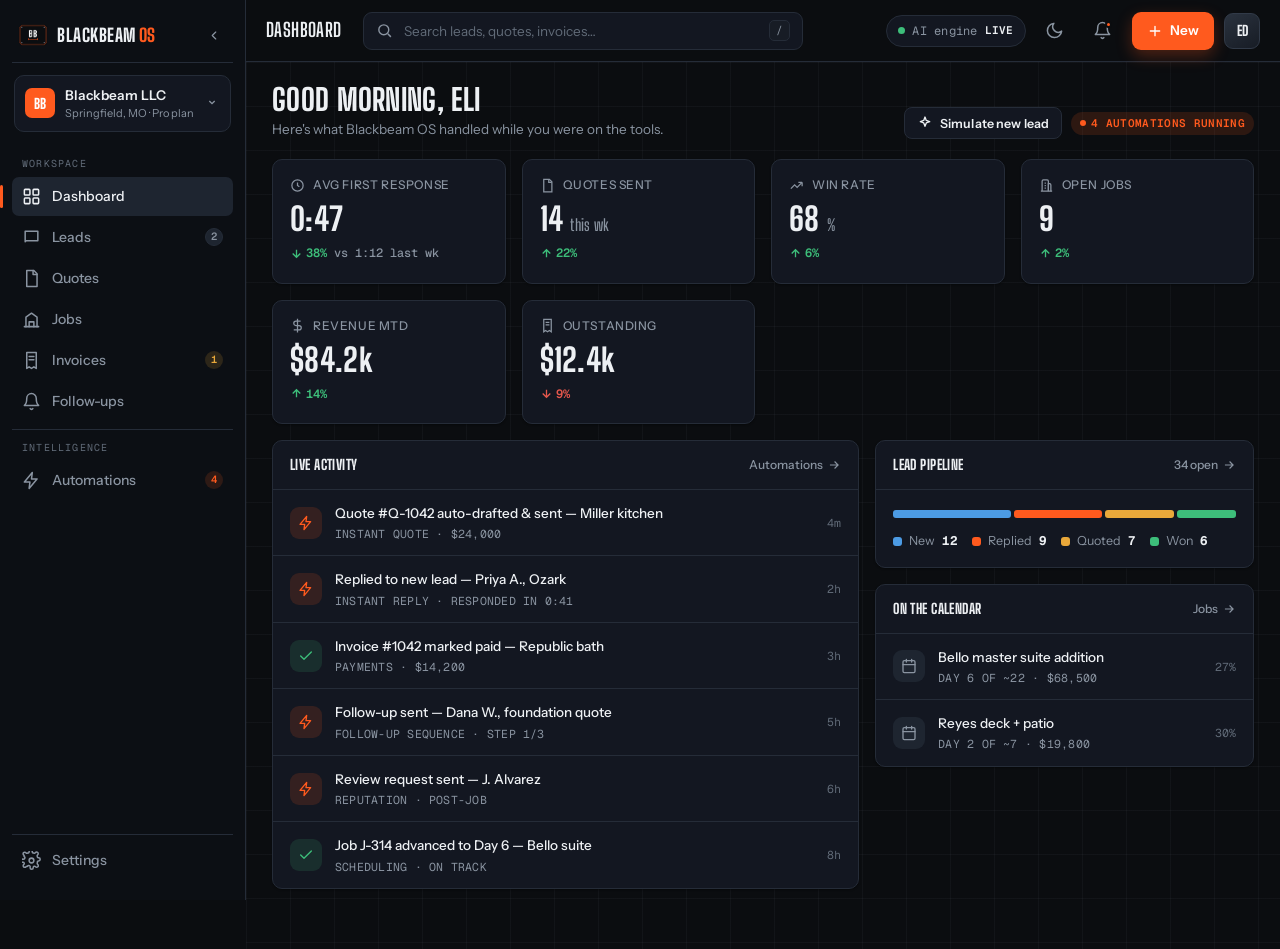
==== os/index.html @ 46e5e901 "Add Blackbeam OS app shell at /os/ - Static, no-build SPA matching the brand (dark cockpit + light t" ====
<!doctype html>
<html lang="en" data-theme="dark">
<head>
<meta charset="utf-8" />
<meta name="viewport" content="width=device-width,initial-scale=1" />
<title>Blackbeam OS</title>
<meta name="description" content="Blackbeam OS — the self-running back office for contractors. Instant replies, auto quotes, invoicing, follow-up and scheduling, handled by AI." />
<meta name="robots" content="noindex,nofollow" />
<meta name="theme-color" content="#0B0D10" />

<link rel="icon" type="image/png" href="../assets/blackbeam-plate-icon.png" />
<link rel="apple-touch-icon" href="../assets/blackbeam-avatar.png" />

<link rel="preconnect" href="https://fonts.googleapis.com">
<link rel="preconnect" href="https://fonts.gstatic.com" crossorigin>
<link href="https://fonts.googleapis.com/css2?family=Big+Shoulders+Display:wght@500;600;700;800;900&family=Instrument+Sans:ital,wght@0,400;0,500;0,600;1,400&family=Geist+Mono:wght@400;500;600&display=swap" rel="stylesheet">
<link rel="stylesheet" href="os.css?v=3">
</head>
<body>

<!-- ============ APP SHELL ============ -->
<div class="app" id="app">

  <!-- ---- SIDEBAR ---- -->
  <aside class="sidebar" id="sidebar" aria-label="Primary">
    <div class="side-brand">
      <a href="../index.html" class="side-logo" aria-label="Blackbeam — marketing site">
        <img src="../assets/blackbeam-plate-icon.png" alt="" width="600" height="600">
        <span class="wm">BLACKBEAM<em>OS</em></span>
      </a>
      <button class="side-collapse" id="sideCollapse" aria-label="Collapse sidebar" title="Collapse">
        <svg viewBox="0 0 24 24"><path d="M15 6l-6 6 6 6"/></svg>
      </button>
    </div>

    <div class="workspace" id="workspacePill">
      <span class="ws-badge">BB</span>
      <div class="ws-meta">
        <div class="ws-name">Blackbeam LLC</div>
        <div class="ws-sub">Springfield, MO · Pro plan</div>
      </div>
      <svg class="ws-caret" viewBox="0 0 24 24"><path d="M8 9l4 4 4-4"/></svg>
    </div>

    <nav class="side-nav" aria-label="Sections">
      <div class="nav-group">
        <span class="nav-label">Workspace</span>
        <a class="nav-item" href="#/dashboard" data-route="dashboard">
          <svg viewBox="0 0 24 24"><rect x="3" y="3" width="7" height="7" rx="1"/><rect x="14" y="3" width="7" height="7" rx="1"/><rect x="3" y="14" width="7" height="7" rx="1"/><rect x="14" y="14" width="7" height="7" rx="1"/></svg>
          <span>Dashboard</span>
        </a>
        <a class="nav-item" href="#/leads" data-route="leads">
          <svg viewBox="0 0 24 24"><path d="M4 4h16v12H5.2L4 17.2z"/></svg>
          <span>Leads</span><b class="pill" data-count="leads">3</b>
        </a>
        <a class="nav-item" href="#/quotes" data-route="quotes">
          <svg viewBox="0 0 24 24"><path d="M6 2h9l4 4v16H6z"/><path d="M14 2v5h5"/></svg>
          <span>Quotes</span>
        </a>
        <a class="nav-item" href="#/jobs" data-route="jobs">
          <svg viewBox="0 0 24 24"><path d="M3 21h18"/><path d="M5 21V9l7-5 7 5v12"/><path d="M9 21v-6h6v6"/></svg>
          <span>Jobs</span>
        </a>
        <a class="nav-item" href="#/invoices" data-route="invoices">
          <svg viewBox="0 0 24 24"><path d="M6 2h12v20l-3-2-3 2-3-2-3 2z"/><path d="M9 7h6M9 11h6"/></svg>
          <span>Invoices</span><b class="pill warn" data-count="overdue">1</b>
        </a>
        <a class="nav-item" href="#/followups" data-route="followups">
          <svg viewBox="0 0 24 24"><path d="M18 8a6 6 0 1 0-12 0c0 7-3 9-3 9h18s-3-2-3-9"/><path d="M13.7 21a2 2 0 0 1-3.4 0"/></svg>
          <span>Follow-ups</span>
        </a>
      </div>

      <div class="nav-group">
        <span class="nav-label">Intelligence</span>
        <a class="nav-item accent" href="#/automations" data-route="automations">
          <svg viewBox="0 0 24 24"><path d="M13 2 3 14h7l-1 8 10-12h-7z"/></svg>
          <span>Automations</span><b class="pill live" data-count="active-automations">4</b>
        </a>
      </div>

      <div class="nav-group nav-bottom">
        <a class="nav-item" href="#/settings" data-route="settings">
          <svg viewBox="0 0 24 24"><circle cx="12" cy="12" r="3"/><path d="M19.4 15a1.6 1.6 0 0 0 .3 1.8l.1.1a2 2 0 1 1-2.8 2.8l-.1-.1a1.6 1.6 0 0 0-2.7 1.1V21a2 2 0 0 1-4 0v-.1A1.6 1.6 0 0 0 7 19.4a1.6 1.6 0 0 0-1.8.3l-.1.1a2 2 0 1 1-2.8-2.8l.1-.1a1.6 1.6 0 0 0-1.1-2.7H1a2 2 0 0 1 0-4h.1A1.6 1.6 0 0 0 2.6 7a1.6 1.6 0 0 0-.3-1.8l-.1-.1a2 2 0 1 1 2.8-2.8l.1.1A1.6 1.6 0 0 0 7 2.6h.1A1.6 1.6 0 0 0 9 1.1V1a2 2 0 0 1 4 0v.1A1.6 1.6 0 0 0 15 2.6a1.6 1.6 0 0 0 1.8-.3l.1-.1a2 2 0 1 1 2.8 2.8l-.1.1a1.6 1.6 0 0 0-.3 1.8V7a1.6 1.6 0 0 0 1.1 1.5H21a2 2 0 0 1 0 4h-.1a1.6 1.6 0 0 0-1.5 1z"/></svg>
          <span>Settings</span>
        </a>
      </div>
    </nav>
  </aside>

  <div class="sidebar-scrim" id="sidebarScrim"></div>

  <!-- ---- MAIN ---- -->
  <div class="main">
    <!-- topbar -->
    <header class="topbar">
      <button class="icon-btn menu-btn" id="menuBtn" aria-label="Open menu">
        <svg viewBox="0 0 24 24"><path d="M3 6h18M3 12h18M3 18h18"/></svg>
      </button>
      <div class="crumbs"><span id="crumbSection">Dashboard</span></div>

      <div class="search">
        <svg viewBox="0 0 24 24"><circle cx="11" cy="11" r="7"/><path d="m21 21-4.3-4.3"/></svg>
        <input type="text" placeholder="Search leads, quotes, invoices…" aria-label="Search" />
        <kbd>/</kbd>
      </div>

      <div class="top-actions">
        <span class="ai-status" id="aiStatus" title="Automation engine status">
          <span class="dot"></span> AI engine <b>live</b>
        </span>
        <button class="icon-btn" id="themeToggle" aria-label="Toggle theme" title="Toggle light / dark">
          <svg class="i-moon" viewBox="0 0 24 24"><path d="M21 12.8A9 9 0 1 1 11.2 3a7 7 0 0 0 9.8 9.8z"/></svg>
          <svg class="i-sun" viewBox="0 0 24 24"><circle cx="12" cy="12" r="4.5"/><path d="M12 1v3M12 20v3M4.2 4.2l2.1 2.1M17.7 17.7l2.1 2.1M1 12h3M20 12h3M4.2 19.8l2.1-2.1M17.7 6.3l2.1-2.1"/></svg>
        </button>
        <button class="icon-btn" id="bellBtn" aria-label="Notifications">
          <svg viewBox="0 0 24 24"><path d="M18 8a6 6 0 1 0-12 0c0 7-3 9-3 9h18s-3-2-3-9"/><path d="M13.7 21a2 2 0 0 1-3.4 0"/></svg>
          <span class="bell-dot"></span>
        </button>
        <button class="btn btn-primary new-btn" id="newBtn">
          <svg viewBox="0 0 24 24"><path d="M12 5v14M5 12h14"/></svg><span>New</span>
        </button>
        <div class="avatar" title="Eli D. — Owner">ED</div>
      </div>
    </header>

    <!-- routed view -->
    <main class="view" id="view" tabindex="-1"></main>
  </div>
</div>

<!-- toast host -->
<div class="toast-host" id="toastHost" aria-live="polite"></div>

<!-- command / new menu -->
<div class="menu-pop" id="newMenu" hidden></div>

<script src="data.js?v=2"></script>
<script src="automations.js?v=2"></script>
<script src="app.js?v=2"></script>
</body>
</html>
---- os/os.css ----
/* ============================================================
   BLACKBEAM OS — application shell
   Dark-first industrial cockpit + light theme override.
   Palette from brand guide: Beam Black, Steel, High-Vis, Fog.
   ============================================================ */

:root{
  --hivis:#FF5A1E;
  --hivis-2:#FF7A47;
  --hivis-soft:rgba(255,90,30,.14);
  --ok:#3DBE7A;      --ok-soft:rgba(61,190,122,.14);
  --warn:#E9A83A;    --warn-soft:rgba(233,168,58,.15);
  --bad:#E4574C;     --bad-soft:rgba(228,87,76,.15);
  --info:#4C9BE4;    --info-soft:rgba(76,155,228,.15);
  --r:10px;          /* base radius */
  --r-sm:7px;
  --sidebar-w:246px;
  --topbar-h:62px;
  --font-head:'Big Shoulders Display',sans-serif;
  --font-body:'Instrument Sans',system-ui,-apple-system,sans-serif;
  --font-mono:'Geist Mono',ui-monospace,monospace;
}

/* ---- DARK (default) ---- */
:root[data-theme="dark"]{
  --bg:#0B0D10;
  --surface:#131721;
  --surface-2:#171C25;
  --surface-3:#1E2530;
  --line:#252C38;
  --line-2:#313A48;
  --ink:#EDF0F3;
  --ink-2:#C4CCD6;
  --muted:#8A94A1;
  --muted-2:#616B78;
  --shadow:0 1px 2px rgba(0,0,0,.4),0 16px 40px rgba(0,0,0,.35);
  --shadow-sm:0 1px 2px rgba(0,0,0,.4);
  --grid-line:rgba(139,148,161,.06);
  --side-bg:#0C0F14;
}
/* ---- LIGHT ---- */
:root[data-theme="light"]{
  --bg:#EDF0F3;
  --surface:#FFFFFF;
  --surface-2:#F6F8FA;
  --surface-3:#EEF2F6;
  --raise:#ffffff;
  --line:#E2E6EB;
  --line-2:#D3D9E0;
  --ink:#0B0D10;
  --ink-2:#2B333D;
  --muted:#5B6470;
  --muted-2:#8A94A1;
  --shadow:0 1px 2px rgba(11,13,16,.04),0 16px 40px rgba(11,13,16,.08);
  --shadow-sm:0 1px 2px rgba(11,13,16,.05);
  --grid-line:rgba(91,100,112,.07);
  --side-bg:#FFFFFF;
}

*{box-sizing:border-box}
html,body{margin:0;padding:0;height:100%}
body{
  background:var(--bg);color:var(--ink-2);
  font-family:var(--font-body);font-size:14.5px;line-height:1.5;
  -webkit-font-smoothing:antialiased;text-rendering:optimizeLegibility;
}
a{color:inherit;text-decoration:none}
img,svg{display:block;max-width:100%}
button{font-family:inherit;cursor:pointer;border:none;background:none;color:inherit}
input,select,textarea{font-family:inherit;color:inherit}
h1,h2,h3,h4{margin:0;font-family:var(--font-head);font-weight:800;text-transform:uppercase;letter-spacing:.01em;line-height:1;color:var(--ink)}
::selection{background:var(--hivis);color:#fff}
::-webkit-scrollbar{width:10px;height:10px}
::-webkit-scrollbar-thumb{background:var(--line-2);border-radius:20px;border:2px solid var(--bg)}
.mono{font-family:var(--font-mono)}

/* ============================================================ LAYOUT */
.app{display:grid;grid-template-columns:var(--sidebar-w) 1fr;min-height:100vh}
.main{min-width:0;display:flex;flex-direction:column}

/* ============================================================ SIDEBAR */
.sidebar{
  background:var(--side-bg);border-right:1px solid var(--line);
  display:flex;flex-direction:column;gap:6px;padding:14px 12px;
  position:sticky;top:0;height:100vh;overflow-y:auto;z-index:40;
}
.side-brand{display:flex;align-items:center;justify-content:space-between;padding:6px 6px 12px;margin-bottom:2px;border-bottom:1px solid var(--line)}
.side-logo{display:flex;align-items:center;gap:9px}
.side-logo img{width:30px;height:30px;object-fit:contain;flex:none}
.side-logo .wm{font-family:var(--font-head);font-weight:800;font-size:18px;letter-spacing:.03em;color:var(--ink)}
.side-logo .wm em{color:var(--hivis);font-style:normal;margin-left:3px}
.side-collapse{width:26px;height:26px;border-radius:7px;color:var(--muted);display:grid;place-items:center;flex:none}
.side-collapse:hover{background:var(--surface-2);color:var(--ink)}
.side-collapse svg{width:17px;height:17px;fill:none;stroke:currentColor;stroke-width:2;stroke-linecap:round;stroke-linejoin:round}

.workspace{display:flex;align-items:center;gap:10px;padding:9px 10px;margin:4px 2px 8px;border:1px solid var(--line);border-radius:var(--r);background:var(--surface);cursor:pointer;transition:border-color .15s}
.workspace:hover{border-color:var(--line-2)}
.ws-badge{width:30px;height:30px;border-radius:7px;background:var(--ink);color:var(--bg);font-family:var(--font-head);font-weight:800;font-size:14px;display:grid;place-items:center;flex:none;border:1px solid var(--line-2)}
:root[data-theme="dark"] .ws-badge{background:var(--hivis);color:#fff;border-color:transparent}
.ws-meta{min-width:0;flex:1}
.ws-name{font-weight:600;color:var(--ink);font-size:13.5px;white-space:nowrap;overflow:hidden;text-overflow:ellipsis}
.ws-sub{font-size:11px;color:var(--muted);white-space:nowrap;overflow:hidden;text-overflow:ellipsis}
.ws-caret{width:16px;height:16px;fill:none;stroke:var(--muted);stroke-width:2;flex:none}

.side-nav{display:flex;flex-direction:column;gap:2px;flex:1}
.nav-group{display:flex;flex-direction:column;gap:2px;padding:6px 0}
.nav-group+.nav-group{border-top:1px solid var(--line)}
.nav-bottom{margin-top:auto;border-top:1px solid var(--line)}
.nav-label{font-family:var(--font-mono);font-size:10px;letter-spacing:.12em;text-transform:uppercase;color:var(--muted-2);padding:4px 10px 4px}
.nav-item{display:flex;align-items:center;gap:11px;padding:9px 10px;border-radius:var(--r-sm);color:var(--muted);font-weight:500;font-size:14px;position:relative;transition:background .14s,color .14s}
.nav-item svg{width:19px;height:19px;fill:none;stroke:currentColor;stroke-width:1.9;stroke-linecap:round;stroke-linejoin:round;flex:none}
.nav-item span{flex:1;white-space:nowrap}
.nav-item:hover{background:var(--surface-2);color:var(--ink)}
.nav-item.active{background:var(--surface-3);color:var(--ink)}
.nav-item.active::before{content:"";position:absolute;left:-12px;top:8px;bottom:8px;width:3px;border-radius:3px;background:var(--hivis)}
.nav-item.accent.active::before,.nav-item.accent:hover svg{color:var(--hivis)}
.nav-item .pill{margin-left:auto;font-family:var(--font-mono);font-size:10.5px;font-weight:600;min-width:18px;height:18px;padding:0 5px;border-radius:20px;display:grid;place-items:center;background:var(--surface-3);color:var(--muted);border:1px solid var(--line)}
.nav-item .pill.warn{background:var(--warn-soft);color:var(--warn);border-color:transparent}
.nav-item .pill.live{background:var(--hivis-soft);color:var(--hivis);border-color:transparent}

/* ============================================================ TOPBAR */
.topbar{
  height:var(--topbar-h);flex:none;display:flex;align-items:center;gap:14px;
  padding:0 20px;border-bottom:1px solid var(--line);background:var(--bg);
  position:sticky;top:0;z-index:30;
}
.crumbs{font-family:var(--font-head);font-weight:700;text-transform:uppercase;letter-spacing:.02em;font-size:19px;color:var(--ink);white-space:nowrap}
.search{margin-left:8px;flex:1;max-width:440px;display:flex;align-items:center;gap:9px;padding:0 12px;height:38px;background:var(--surface);border:1px solid var(--line);border-radius:9px;transition:border-color .15s}
.search:focus-within{border-color:var(--line-2)}
.search svg{width:17px;height:17px;fill:none;stroke:var(--muted);stroke-width:2;flex:none}
.search input{flex:1;border:none;background:none;outline:none;font-size:13.5px}
.search input::placeholder{color:var(--muted-2)}
.search kbd{font-family:var(--font-mono);font-size:11px;color:var(--muted);border:1px solid var(--line);border-radius:5px;padding:1px 6px;background:var(--surface-2)}
.top-actions{margin-left:auto;display:flex;align-items:center;gap:10px}
.ai-status{display:flex;align-items:center;gap:7px;font-size:12px;color:var(--muted);font-family:var(--font-mono);letter-spacing:.02em;padding:6px 11px;border:1px solid var(--line);border-radius:20px;background:var(--surface)}
.ai-status b{color:var(--ink);font-weight:600;text-transform:uppercase;font-size:11px}
.ai-status .dot{width:7px;height:7px;border-radius:50%;background:var(--ok);box-shadow:0 0 0 0 var(--ok);animation:pulse 2.4s infinite}
@keyframes pulse{0%{box-shadow:0 0 0 0 rgba(61,190,122,.5)}70%{box-shadow:0 0 0 6px rgba(61,190,122,0)}100%{box-shadow:0 0 0 0 rgba(61,190,122,0)}}
.icon-btn{width:38px;height:38px;border-radius:9px;display:grid;place-items:center;color:var(--muted);border:1px solid transparent;position:relative}
.icon-btn:hover{background:var(--surface-2);color:var(--ink)}
.icon-btn svg{width:19px;height:19px;fill:none;stroke:currentColor;stroke-width:1.9;stroke-linecap:round;stroke-linejoin:round}
.bell-dot{position:absolute;top:8px;right:9px;width:7px;height:7px;border-radius:50%;background:var(--hivis);border:2px solid var(--bg)}
#themeToggle .i-sun{display:none}
:root[data-theme="light"] #themeToggle .i-moon{display:none}
:root[data-theme="light"] #themeToggle .i-sun{display:block}
.avatar{width:36px;height:36px;border-radius:9px;background:var(--ink);color:var(--bg);display:grid;place-items:center;font-family:var(--font-head);font-weight:800;font-size:14px;flex:none;cursor:pointer}
:root[data-theme="dark"] .avatar{background:linear-gradient(150deg,#2A323E,#171C25);color:var(--ink);border:1px solid var(--line-2)}
.menu-btn{display:none}

/* ============================================================ BUTTONS */
.btn{display:inline-flex;align-items:center;gap:7px;height:38px;padding:0 15px;border-radius:9px;font-weight:600;font-size:13.5px;letter-spacing:.01em;transition:transform .12s,background .15s,border-color .15s;white-space:nowrap}
.btn svg{width:16px;height:16px;fill:none;stroke:currentColor;stroke-width:2;stroke-linecap:round;stroke-linejoin:round}
.btn:active{transform:translateY(1px)}
.btn-primary{background:var(--hivis);color:#fff;box-shadow:0 6px 16px rgba(255,90,30,.28)}
.btn-primary:hover{background:var(--hivis-2)}
.btn-ghost{background:var(--surface);border:1px solid var(--line);color:var(--ink)}
.btn-ghost:hover{border-color:var(--line-2);background:var(--surface-2)}
.btn-dark{background:var(--ink);color:var(--bg)}
.btn-sm{height:32px;padding:0 12px;font-size:12.5px;border-radius:8px}
.btn-block{width:100%;justify-content:center}
.new-btn span{margin-top:-1px}

/* ============================================================ VIEW / GRID */
.view{padding:22px 26px 60px;overflow-y:auto;flex:1;position:relative}
.view::before{content:"";position:absolute;inset:0;background-image:linear-gradient(var(--grid-line) 1px,transparent 1px),linear-gradient(90deg,var(--grid-line) 1px,transparent 1px);background-size:44px 44px;pointer-events:none;z-index:0}
.view>*{position:relative;z-index:1}
.page-head{display:flex;align-items:flex-end;justify-content:space-between;gap:16px;margin-bottom:20px;flex-wrap:wrap}
.page-head h1{font-size:30px;letter-spacing:.01em}
.page-head .sub{color:var(--muted);font-size:13.5px;margin-top:5px}
.head-actions{display:flex;gap:9px;align-items:center}

.grid{display:grid;gap:16px}
.cols-4{grid-template-columns:repeat(4,1fr)}
.cols-3{grid-template-columns:repeat(3,1fr)}
.cols-2{grid-template-columns:repeat(2,1fr)}
.span-2{grid-column:span 2}

/* ---- card ---- */
.card{background:var(--surface);border:1px solid var(--line);border-radius:var(--r);box-shadow:var(--shadow-sm)}
.card-h{display:flex;align-items:center;justify-content:space-between;gap:10px;padding:15px 17px;border-bottom:1px solid var(--line)}
.card-h h3{font-size:14px;letter-spacing:.03em;color:var(--ink)}
.card-h .link{font-size:12px;color:var(--muted);font-weight:500;display:flex;align-items:center;gap:4px}
.card-h .link:hover{color:var(--hivis)}
.card-h .link svg{width:14px;height:14px;fill:none;stroke:currentColor;stroke-width:2}
.card-b{padding:16px 17px}
.card-b.flush{padding:0}

/* ---- stat tile ---- */
.stat{padding:16px 17px;position:relative;overflow:hidden}
.stat .k{display:flex;align-items:center;gap:8px;color:var(--muted);font-size:12px;font-weight:500;text-transform:uppercase;letter-spacing:.05em}
.stat .k svg{width:15px;height:15px;fill:none;stroke:currentColor;stroke-width:2}
.stat .v{font-family:var(--font-head);font-weight:800;font-size:32px;color:var(--ink);margin-top:9px;line-height:1;letter-spacing:.01em}
.stat .v small{font-size:16px;color:var(--muted);font-weight:600}
.stat .d{display:inline-flex;align-items:center;gap:3px;margin-top:9px;font-size:12px;font-weight:600;font-family:var(--font-mono)}
.stat .d.up{color:var(--ok)} .stat .d.down{color:var(--bad)} .stat .d.flat{color:var(--muted)}
.stat .d svg{width:13px;height:13px;fill:none;stroke:currentColor;stroke-width:2.4}
.stat .spark{position:absolute;right:14px;bottom:12px;opacity:.5}

/* ---- badges / status ---- */
.badge{display:inline-flex;align-items:center;gap:5px;font-family:var(--font-mono);font-size:11px;font-weight:600;text-transform:uppercase;letter-spacing:.03em;padding:3px 9px;border-radius:20px;background:var(--surface-3);color:var(--muted);white-space:nowrap}
.badge .bd{width:6px;height:6px;border-radius:50%;background:currentColor}
.badge.ok{background:var(--ok-soft);color:var(--ok)}
.badge.warn{background:var(--warn-soft);color:var(--warn)}
.badge.bad{background:var(--bad-soft);color:var(--bad)}
.badge.info{background:var(--info-soft);color:var(--info)}
.badge.hivis{background:var(--hivis-soft);color:var(--hivis)}
.chip-ai{display:inline-flex;align-items:center;gap:5px;font-family:var(--font-mono);font-size:10.5px;font-weight:600;text-transform:uppercase;letter-spacing:.04em;color:var(--hivis);background:var(--hivis-soft);padding:2px 8px;border-radius:6px}
.chip-ai svg{width:11px;height:11px;fill:currentColor;stroke:none}

/* ---- tables ---- */
.tbl{width:100%;border-collapse:collapse;font-size:13.5px}
.tbl th{text-align:left;font-family:var(--font-mono);font-size:10.5px;font-weight:600;text-transform:uppercase;letter-spacing:.06em;color:var(--muted-2);padding:11px 16px;border-bottom:1px solid var(--line);white-space:nowrap;background:var(--surface-2)}
.tbl td{padding:13px 16px;border-bottom:1px solid var(--line);vertical-align:middle}
.tbl tr:last-child td{border-bottom:none}
.tbl tbody tr{transition:background .12s}
.tbl tbody tr:hover{background:var(--surface-2);cursor:pointer}
.tbl .strong{color:var(--ink);font-weight:600}
.tbl .muted{color:var(--muted)}
.cell-name{display:flex;align-items:center;gap:11px}
.mini-av{width:30px;height:30px;border-radius:8px;background:var(--surface-3);color:var(--ink);display:grid;place-items:center;font-family:var(--font-head);font-weight:700;font-size:12px;flex:none;border:1px solid var(--line)}
.src{display:inline-flex;align-items:center;gap:6px;color:var(--muted);font-size:12.5px}
.src svg{width:14px;height:14px;fill:none;stroke:currentColor;stroke-width:1.8}
.tnum{font-family:var(--font-mono);font-size:13px;color:var(--ink-2)}

/* ---- toolbar / tabs ---- */
.toolbar{display:flex;align-items:center;gap:10px;margin-bottom:14px;flex-wrap:wrap}
.tabs{display:inline-flex;gap:2px;padding:3px;background:var(--surface-2);border:1px solid var(--line);border-radius:9px}
.tab{padding:6px 13px;border-radius:7px;font-size:13px;font-weight:500;color:var(--muted);display:flex;align-items:center;gap:7px}
.tab b{font-family:var(--font-mono);font-size:10.5px;background:var(--surface-3);padding:0 6px;border-radius:10px;color:var(--muted)}
.tab.active{background:var(--surface);color:var(--ink);box-shadow:var(--shadow-sm)}
.tab.active b{background:var(--hivis-soft);color:var(--hivis)}
.spacer{flex:1}
.input{height:36px;padding:0 12px;border:1px solid var(--line);border-radius:8px;background:var(--surface);font-size:13.5px;outline:none;transition:border-color .15s}
.input:focus{border-color:var(--hivis);box-shadow:0 0 0 3px var(--hivis-soft)}
.select{height:36px;padding:0 30px 0 12px;border:1px solid var(--line);border-radius:8px;background:var(--surface);font-size:13px;color:var(--ink-2);outline:none;appearance:none;background-image:url("data:image/svg+xml,%3Csvg xmlns='http://www.w3.org/2000/svg' viewBox='0 0 24 24' fill='none' stroke='%238A94A1' stroke-width='2'%3E%3Cpath d='M8 10l4 4 4-4'/%3E%3C/svg%3E");background-repeat:no-repeat;background-position:right 8px center;background-size:16px}

/* ---- activity feed ---- */
.feed{display:flex;flex-direction:column}
.feed-row{display:flex;align-items:center;gap:13px;padding:13px 17px;border-bottom:1px solid var(--line)}
.feed-row:last-child{border-bottom:none}
.feed-ic{width:32px;height:32px;border-radius:9px;display:grid;place-items:center;flex:none;background:var(--surface-3);color:var(--muted)}
.feed-ic svg{width:16px;height:16px;fill:none;stroke:currentColor;stroke-width:2;stroke-linecap:round;stroke-linejoin:round}
.feed-ic.ai{background:var(--hivis-soft);color:var(--hivis)}
.feed-ic.ok{background:var(--ok-soft);color:var(--ok)}
.feed-body{flex:1;min-width:0}
.feed-body .t{color:var(--ink);font-weight:500;font-size:13.5px}
.feed-body .s{color:var(--muted);font-size:11.5px;font-family:var(--font-mono);letter-spacing:.02em;text-transform:uppercase;margin-top:2px}
.feed-time{color:var(--muted-2);font-size:11.5px;font-family:var(--font-mono);white-space:nowrap;flex:none}

/* ---- pipeline bar ---- */
.pipe{display:flex;gap:3px;margin-top:4px}
.pipe .seg{height:8px;border-radius:3px;flex:1}
.pipe-legend{display:flex;flex-wrap:wrap;gap:14px;margin-top:14px}
.pipe-legend .li{display:flex;align-items:center;gap:7px;font-size:12.5px;color:var(--muted)}
.pipe-legend .sw{width:9px;height:9px;border-radius:3px}
.pipe-legend b{color:var(--ink);font-family:var(--font-mono)}

/* ---- progress ---- */
.bar-wrap{height:7px;background:var(--surface-3);border-radius:20px;overflow:hidden}
.bar-fill{height:100%;background:var(--hivis);border-radius:20px}

/* ============================================================ AUTOMATIONS */
.auto-hero{border-radius:var(--r);border:1px solid var(--line);overflow:hidden;margin-bottom:18px;position:relative;background:
  radial-gradient(120% 140% at 12% 0%,rgba(255,90,30,.14),transparent 55%),var(--surface)}
.auto-hero-in{display:flex;align-items:center;gap:22px;padding:22px 24px;flex-wrap:wrap}
.auto-hero .mk{width:54px;height:54px;border-radius:13px;background:var(--hivis-soft);color:var(--hivis);display:grid;place-items:center;flex:none}
.auto-hero .mk svg{width:28px;height:28px;fill:currentColor;stroke:none}
.auto-hero h2{font-size:23px}
.auto-hero p{color:var(--muted);font-size:13.5px;margin-top:5px;max-width:56ch}
.auto-hero .metrics{margin-left:auto;display:flex;gap:26px}
.auto-hero .metrics .m .mv{font-family:var(--font-head);font-weight:800;font-size:26px;color:var(--ink)}
.auto-hero .metrics .m .ml{font-size:11px;color:var(--muted);text-transform:uppercase;letter-spacing:.05em;font-family:var(--font-mono)}

.auto-grid{display:grid;grid-template-columns:repeat(3,1fr);gap:16px}
.auto-card{background:var(--surface);border:1px solid var(--line);border-radius:var(--r);padding:18px;display:flex;flex-direction:column;gap:13px;transition:border-color .15s,transform .15s;position:relative}
.auto-card:hover{border-color:var(--line-2);transform:translateY(-2px)}
.auto-card.soon{opacity:.72}
.auto-top{display:flex;align-items:flex-start;gap:12px}
.auto-ic{width:44px;height:44px;border-radius:11px;background:var(--surface-3);color:var(--ink);display:grid;place-items:center;flex:none;border:1px solid var(--line)}
.auto-ic svg{width:22px;height:22px;fill:none;stroke:currentColor;stroke-width:1.8;stroke-linecap:round;stroke-linejoin:round}
.auto-card.on .auto-ic{background:var(--hivis-soft);color:var(--hivis);border-color:transparent}
.auto-tt{flex:1;min-width:0}
.auto-tt h3{font-size:15px;letter-spacing:.02em}
.auto-tt .cat{font-family:var(--font-mono);font-size:10.5px;text-transform:uppercase;letter-spacing:.06em;color:var(--muted-2);margin-top:3px}
.auto-desc{color:var(--muted);font-size:13px;line-height:1.5;flex:1}
.auto-metric{display:flex;align-items:center;gap:8px;font-size:12px;color:var(--muted);font-family:var(--font-mono)}
.auto-metric svg{width:15px;height:15px;fill:none;stroke:currentColor;stroke-width:2;stroke-linecap:round;stroke-linejoin:round;flex:none}
.auto-metric b{color:var(--ink)}
.auto-foot{display:flex;align-items:center;justify-content:space-between;gap:10px;margin-top:2px;padding-top:13px;border-top:1px solid var(--line)}

/* toggle switch */
.switch{position:relative;width:40px;height:23px;border-radius:20px;background:var(--surface-3);border:1px solid var(--line);flex:none;transition:background .18s,border-color .18s}
.switch::after{content:"";position:absolute;top:2px;left:2px;width:17px;height:17px;border-radius:50%;background:var(--muted);transition:transform .18s,background .18s}
.switch.on{background:var(--hivis);border-color:transparent}
.switch.on::after{transform:translateX(17px);background:#fff}
.switch[disabled]{opacity:.5;cursor:not-allowed}

/* ============================================================ EMPTY / MISC */
.empty{text-align:center;padding:56px 20px;color:var(--muted)}
.empty svg{width:40px;height:40px;stroke:var(--muted-2);fill:none;stroke-width:1.5;margin:0 auto 14px}
.empty h3{color:var(--ink);font-size:18px;margin-bottom:6px}
.list-split{display:grid;grid-template-columns:1.6fr 1fr;gap:16px}
.kv{display:flex;justify-content:space-between;gap:12px;padding:11px 0;border-bottom:1px solid var(--line);font-size:13.5px}
.kv:last-child{border-bottom:none}
.kv .k{color:var(--muted)}
.kv .v{color:var(--ink);font-weight:500}

/* board (jobs) */
.board{display:grid;grid-template-columns:repeat(4,1fr);gap:14px;align-items:start}
.col{background:var(--surface-2);border:1px solid var(--line);border-radius:var(--r);padding:11px;min-height:120px}
.col-h{display:flex;align-items:center;justify-content:space-between;padding:4px 6px 10px;font-family:var(--font-mono);font-size:11px;text-transform:uppercase;letter-spacing:.05em;color:var(--muted)}
.col-h b{background:var(--surface-3);border-radius:10px;padding:0 7px;color:var(--muted)}
.job-card{background:var(--surface);border:1px solid var(--line);border-radius:8px;padding:12px;margin-bottom:9px;cursor:pointer;transition:border-color .14s,transform .14s}
.job-card:hover{border-color:var(--line-2);transform:translateY(-1px)}
.job-card .jt{color:var(--ink);font-weight:600;font-size:13.5px}
.job-card .jm{color:var(--muted);font-size:12px;margin-top:4px;display:flex;align-items:center;gap:6px}
.job-card .jm svg{width:13px;height:13px;fill:none;stroke:currentColor;stroke-width:1.8;flex:none}
.job-card .jf{display:flex;align-items:center;justify-content:space-between;margin-top:11px}
.job-card .crew{display:flex}
.job-card .crew span{width:23px;height:23px;border-radius:50%;background:var(--surface-3);border:2px solid var(--surface);display:grid;place-items:center;font-size:10px;font-weight:700;color:var(--ink);margin-left:-7px;font-family:var(--font-head)}
.job-card .crew span:first-child{margin-left:0}

/* settings */
.settings-grid{display:grid;grid-template-columns:220px 1fr;gap:22px;align-items:start}
.set-nav{display:flex;flex-direction:column;gap:2px;position:sticky;top:14px}
.set-nav a{padding:9px 12px;border-radius:8px;color:var(--muted);font-weight:500;font-size:13.5px}
.set-nav a.active,.set-nav a:hover{background:var(--surface-2);color:var(--ink)}
.field{margin-bottom:16px}
.field label{display:block;font-size:12px;font-weight:600;color:var(--ink);margin-bottom:6px;text-transform:uppercase;letter-spacing:.04em;font-family:var(--font-mono)}
.field .input,.field .select,.field textarea{width:100%}
.field textarea{padding:11px 12px;border:1px solid var(--line);border-radius:8px;background:var(--surface);font-size:13.5px;outline:none;resize:vertical;min-height:76px}
.integration{display:flex;align-items:center;gap:13px;padding:14px 16px;border:1px solid var(--line);border-radius:var(--r);margin-bottom:10px;background:var(--surface)}
.integration .glyph{width:40px;height:40px;border-radius:9px;background:var(--surface-3);display:grid;place-items:center;color:var(--ink);flex:none}
.integration .glyph svg{width:20px;height:20px;fill:none;stroke:currentColor;stroke-width:1.8}
.integration .it{flex:1}
.integration .it .n{color:var(--ink);font-weight:600;font-size:14px}
.integration .it .d{color:var(--muted);font-size:12.5px;margin-top:2px}

/* ============================================================ TOAST */
.toast-host{position:fixed;right:20px;bottom:20px;z-index:100;display:flex;flex-direction:column;gap:10px;max-width:360px}
.toast{display:flex;align-items:flex-start;gap:11px;padding:13px 15px;background:var(--surface);border:1px solid var(--line);border-left:3px solid var(--hivis);border-radius:10px;box-shadow:var(--shadow);animation:slidein .3s cubic-bezier(.2,.9,.3,1)}
.toast.ok{border-left-color:var(--ok)} .toast.warn{border-left-color:var(--warn)}
.toast .ti{width:30px;height:30px;border-radius:8px;background:var(--hivis-soft);color:var(--hivis);display:grid;place-items:center;flex:none}
.toast.ok .ti{background:var(--ok-soft);color:var(--ok)}
.toast .ti svg{width:16px;height:16px;fill:none;stroke:currentColor;stroke-width:2.2}
.toast .tx{flex:1}
.toast .tx .th{color:var(--ink);font-weight:600;font-size:13.5px}
.toast .tx .ts{color:var(--muted);font-size:12.5px;margin-top:2px}
@keyframes slidein{from{opacity:0;transform:translateX(30px)}to{opacity:1;transform:none}}
@keyframes fadeup{from{opacity:0;transform:translateY(8px)}to{opacity:1;transform:none}}
.view>*{animation:fadeup .28s ease both}

/* menu pop */
.menu-pop{position:fixed;z-index:90;background:var(--surface);border:1px solid var(--line-2);border-radius:11px;box-shadow:var(--shadow);padding:6px;min-width:220px}
.menu-pop button{display:flex;align-items:center;gap:11px;width:100%;padding:9px 11px;border-radius:8px;font-size:13.5px;color:var(--ink-2);text-align:left}
.menu-pop button:hover{background:var(--surface-2);color:var(--ink)}
.menu-pop button svg{width:17px;height:17px;fill:none;stroke:currentColor;stroke-width:1.9;color:var(--muted)}
.menu-pop .sep{height:1px;background:var(--line);margin:5px 0}

/* ============================================================ RESPONSIVE */
.sidebar-scrim{display:none}
@media(max-width:1080px){
  .cols-4{grid-template-columns:repeat(2,1fr)}
  .auto-grid{grid-template-columns:repeat(2,1fr)}
  .list-split{grid-template-columns:1fr}
  .board{grid-template-columns:repeat(2,1fr)}
}
@media(max-width:820px){
  .app{grid-template-columns:1fr}
  .sidebar{position:fixed;left:0;top:0;width:270px;transform:translateX(-100%);transition:transform .25s;box-shadow:var(--shadow)}
  body.nav-open .sidebar{transform:none}
  body.nav-open .sidebar-scrim{display:block;position:fixed;inset:0;background:rgba(0,0,0,.5);z-index:35}
  .menu-btn{display:grid}
  .search{display:none}
  .cols-4,.cols-3,.cols-2{grid-template-columns:1fr}
  .span-2{grid-column:auto}
  .auto-grid{grid-template-columns:1fr}
  .settings-grid{grid-template-columns:1fr}
  .auto-hero .metrics{margin-left:0;width:100%}
  .ai-status{display:none}
}
@media(max-width:520px){
  .view{padding:16px 14px 50px}
  .new-btn span{display:none}
  .board{grid-template-columns:1fr}
}
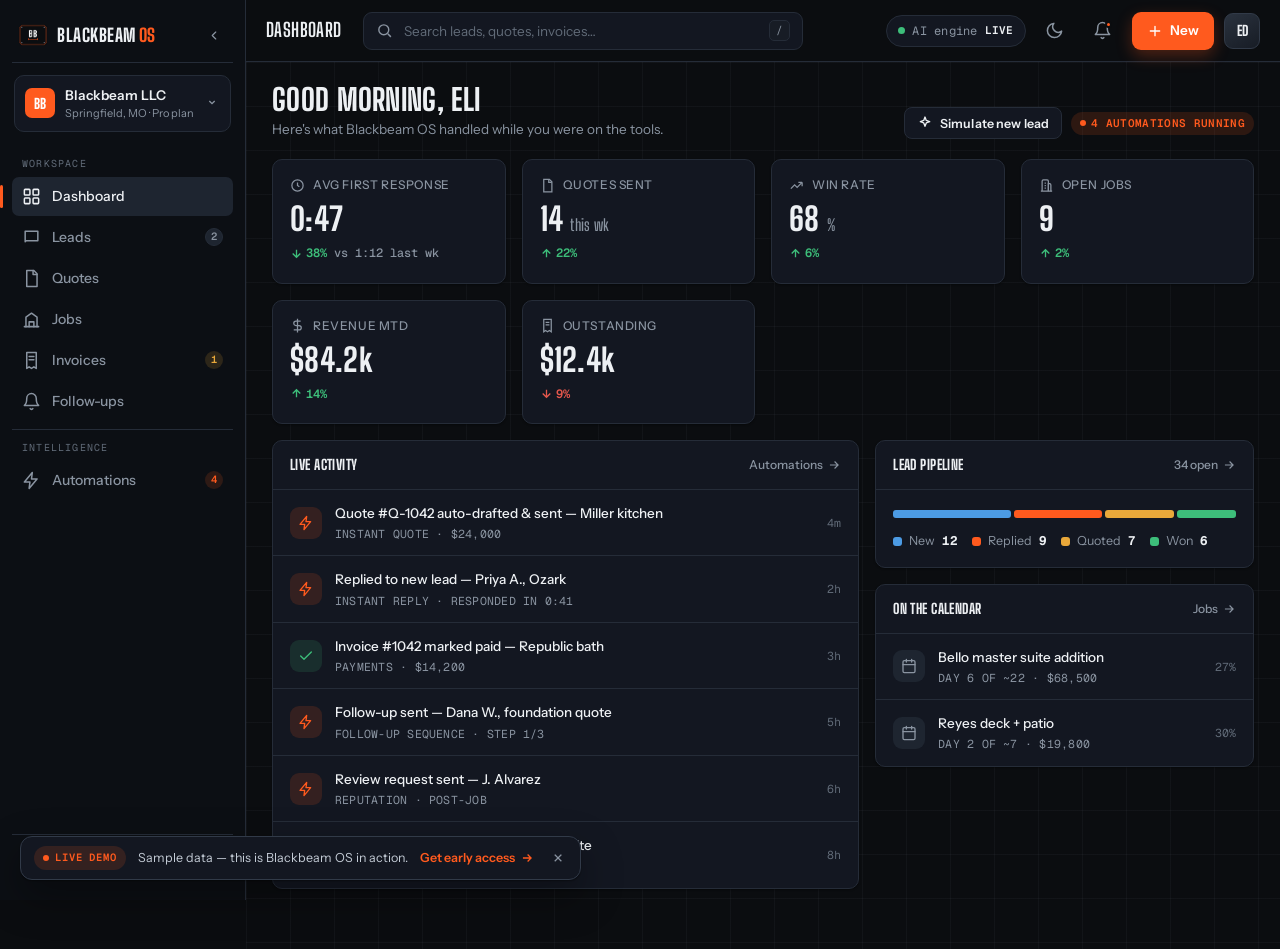
==== commit 999bf5a0: "Wire quote form, add OS build plan + demo flag - Quote form now AJAX-submits to Formspree/FormSubmit" ====
--- a/os/index.html
+++ b/os/index.html
@@ -14,7 +14,7 @@
 <link rel="preconnect" href="https://fonts.googleapis.com">
 <link rel="preconnect" href="https://fonts.gstatic.com" crossorigin>
 <link href="https://fonts.googleapis.com/css2?family=Big+Shoulders+Display:wght@500;600;700;800;900&family=Instrument+Sans:ital,wght@0,400;0,500;0,600;1,400&family=Geist+Mono:wght@400;500;600&display=swap" rel="stylesheet">
-<link rel="stylesheet" href="os.css?v=3">
+<link rel="stylesheet" href="os.css?v=4">
 </head>
 <body>
 
@@ -129,6 +129,14 @@
   </div>
 </div>
 
+<!-- demo flag -->
+<div class="demo-flag" id="demoFlag">
+  <span class="df-badge"><span class="df-dot"></span>LIVE DEMO</span>
+  <span class="df-txt">Sample data — this is Blackbeam OS in action.</span>
+  <a class="df-cta" href="../index.html#contact">Get early access <svg viewBox="0 0 24 24"><path d="M5 12h14M13 6l6 6-6 6"/></svg></a>
+  <button class="df-x" id="demoFlagX" aria-label="Dismiss">&times;</button>
+</div>
+
 <!-- toast host -->
 <div class="toast-host" id="toastHost" aria-live="polite"></div>
 
@@ -137,6 +145,6 @@
 
 <script src="data.js?v=2"></script>
 <script src="automations.js?v=2"></script>
-<script src="app.js?v=2"></script>
+<script src="app.js?v=3"></script>
 </body>
 </html>
--- a/os/os.css
+++ b/os/os.css
@@ -357,6 +357,20 @@
 .menu-pop button svg{width:17px;height:17px;fill:none;stroke:currentColor;stroke-width:1.9;color:var(--muted)}
 .menu-pop .sep{height:1px;background:var(--line);margin:5px 0}
 
+/* ============================================================ DEMO FLAG */
+.demo-flag{position:fixed;left:20px;bottom:20px;z-index:80;display:flex;align-items:center;gap:12px;padding:9px 10px 9px 13px;background:var(--surface);border:1px solid var(--line-2);border-radius:12px;box-shadow:var(--shadow);max-width:calc(100vw - 40px)}
+.demo-flag.hide{display:none}
+.df-badge{display:flex;align-items:center;gap:6px;font-family:var(--font-mono);font-size:10.5px;font-weight:600;letter-spacing:.08em;color:var(--hivis);background:var(--hivis-soft);padding:4px 9px;border-radius:20px;white-space:nowrap;flex:none}
+.df-dot{width:6px;height:6px;border-radius:50%;background:var(--hivis);animation:dfpulse 2.2s infinite}
+@keyframes dfpulse{0%{box-shadow:0 0 0 0 rgba(255,90,30,.5)}70%{box-shadow:0 0 0 6px rgba(255,90,30,0)}100%{box-shadow:0 0 0 0 rgba(255,90,30,0)}}
+.df-txt{font-size:12.5px;color:var(--ink-2);white-space:nowrap}
+.df-cta{display:inline-flex;align-items:center;gap:5px;font-size:12.5px;font-weight:600;color:var(--hivis);white-space:nowrap}
+.df-cta svg{width:14px;height:14px;fill:none;stroke:currentColor;stroke-width:2.2}
+.df-cta:hover{text-decoration:underline}
+.df-x{width:24px;height:24px;border-radius:6px;color:var(--muted);font-size:19px;line-height:1;display:grid;place-items:center;flex:none}
+.df-x:hover{background:var(--surface-2);color:var(--ink)}
+@media(max-width:680px){.df-txt{display:none}}
+
 /* ============================================================ RESPONSIVE */
 .sidebar-scrim{display:none}
 @media(max-width:1080px){
